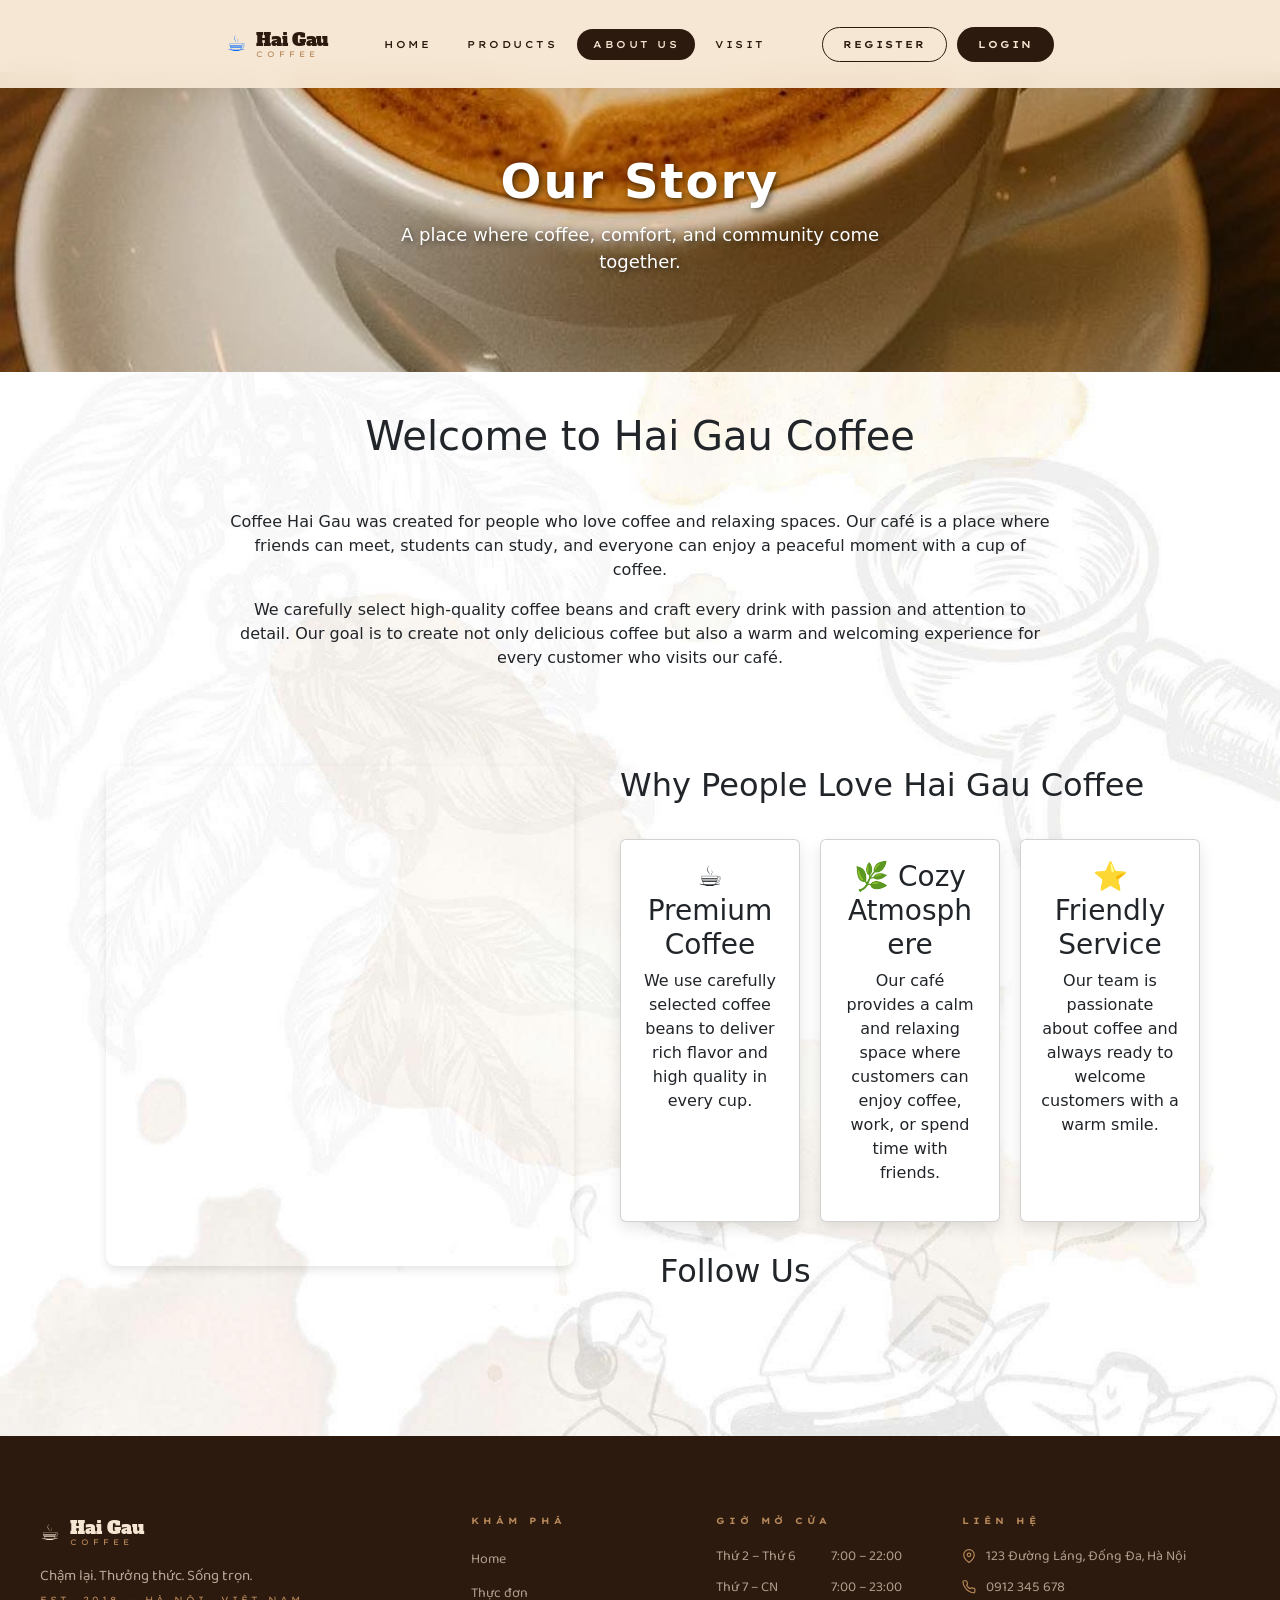
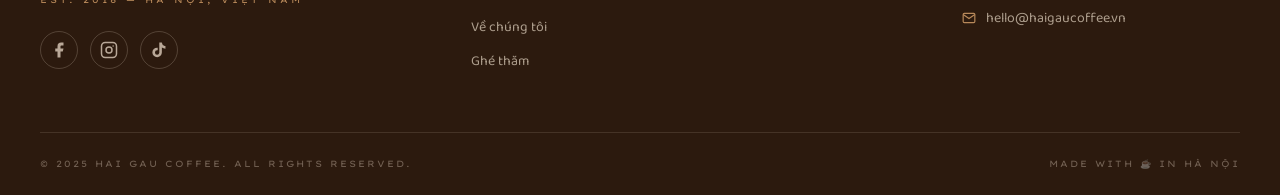
==== public/client/pages/about.html @ c134a58d "update" ====
<!DOCTYPE html>
<html>
<head>
    <meta charset="UTF-8">
    <title>About Us - Coffee Hài Gấu</title>

    <link rel="stylesheet" href="../css/aboutUs.css">

    <link href="https://cdn.jsdelivr.net/npm/bootstrap@5.3.2/dist/css/bootstrap.min.css" rel="stylesheet">
    <link rel="preconnect" href="https://fonts.googleapis.com">
    <link rel="preconnect" href="https://fonts.gstatic.com" crossorigin>
    <link href="https://fonts.googleapis.com/css2?family=Alfa+Slab+One&display=swap" rel="stylesheet">
    <link href="https://fonts.googleapis.com/css2?family=Alfa+Slab+One&family=Lexend+Giga:wght@100..900&display=swap" rel="stylesheet">
    <link href="https://fonts.googleapis.com/css2?family=Baloo+2:wght@400;500;600;700&display=swap" rel="stylesheet">
    <link rel="stylesheet" href="../component/component.css">

</head>

<body>


<div id="navbar-placeholder"></div>

<!-- Banner -->
<section class="hero" data-aos="fade-up" data-aos-duration="800">

    <h2 class="ourStory">Our Story</h2>
    <p>A place where coffee, comfort, and community come together.</p>

</section>

<section class="abc">
    <!-- About Content -->
    <section class="content" data-aos="fade-up">

        <h2 class="fs-1 welcome">Welcome to Hai Gau Coffee</h2>

        <p>
            Coffee Hai Gau was created for people who love coffee and relaxing spaces.
            Our café is a place where friends can meet, students can study,
            and everyone can enjoy a peaceful moment with a cup of coffee.
        </p>

        <p>
            We carefully select high-quality coffee beans and craft every drink
            with passion and attention to detail. Our goal is to create not only
            delicious coffee but also a warm and welcoming experience
            for every customer who visits our café.
        </p>

    </section>


    <!-- Image + Features -->
    <section class="about-features">

        <div class="about-left" data-aos="fade-right">
            <video autoplay muted loop>
                <source src="../image/aboutImages/aboutUs.mp4" type="video/mp4">
            </video></div>

        <div class="about-right" data-aos="fade-left">

            <h2>Why People Love Hai Gau Coffee</h2>

            <div class="feature-cards">

                <div class="card" data-aos="fade-up" data-aos-delay="100">
                    <h3>☕ Premium Coffee</h3>
                    <p>
                        We use carefully selected coffee beans to deliver rich flavor
                        and high quality in every cup.
                    </p>
                </div>

                <div class="card" data-aos="fade-up" data-aos-delay="200">
                    <h3>🌿 Cozy Atmosphere</h3>
                    <p>
                        Our café provides a calm and relaxing space where customers
                        can enjoy coffee, work, or spend time with friends.
                    </p>
                </div>

                <div class="card" data-aos="fade-up" data-aos-delay="300">
                    <h3>⭐ Friendly Service</h3>
                    <p>
                        Our team is passionate about coffee and always ready to
                        welcome customers with a warm smile.
                    </p>
                </div>

            </div>


            <div class="follow-section">

                <h2>Follow Us</h2>

                <div class="social-icons">
                    <a href="https://www.facebook.com/" target="_blank">
                        <i class="fab fa-facebook"></i>
                    </a>

                    <a href="https://www.instagram.com/" target="_blank">
                        <i class="fab fa-instagram"></i>
                    </a>

                    <a href="https://www.tiktok.com/" target="_blank">
                        <i class="fab fa-tiktok"></i>
                    </a>
                </div>

            </div>

        </div>

    </section>

</section>

<div id="footer-placeholder"></div>

<script src="https://unpkg.com/aos@2.3.4/dist/aos.js"></script>

<script>
    AOS.init({
    duration: 1000,
    once: true
    });
</script>
<script src="../component/component.js"></script>

</body>
</html>
---- public/client/css/aboutUs.css ----
body{
font-family: Arial;
margin:0;
background:#f5f5f5;
line-height:1.6;
}

/* HERO BANNER (About Us) */
.hero{
background:url("../image/aboutImages/capuchino.jpg");
background-size:cover;
background-position:center;

height:300px;

display:flex;
flex-direction:column;
justify-content:center;
align-items:center;

color:white;
text-align:center;

padding:0 20px;
}

.hero h2{
font-size:48px;
font-weight:bold;
margin-bottom:10px;
letter-spacing:2px;
}

.hero p{
font-size:18px;
max-width:500px;
}

.hero h2,
.hero p{
text-shadow:2px 2px 6px rgba(0,0,0,0.6);
}

/* ABOUT CONTENT */

.content{
padding:40px;
text-align:center;
max-width:900px;
margin:auto;
}

.ourStory{
margin-bottom:100px;
}

.welcome{
margin-bottom:50px;
}

/* ABOUT FEATURES LAYOUT */

.about-features{
display:flex;
align-items:flex-start;
justify-content:center;
gap:20px;
padding:40px 80px;
}

/* VIDEO */

.about-left{
display:flex;
justify-content:center;
}

.about-left video{
width:90%;
height:500px;
object-fit:cover;
border-radius:10px;
box-shadow:0 4px 10px rgba(0,0,0,0.1);
}

/* RIGHT CONTENT */

.about-right{
max-width:700px;
}

/* FEATURE CARDS */

.feature-cards{
display:flex;
gap:20px;
margin-top:20px;
}

.card{
background:white;
padding:20px;
width:180px;
border-radius:12px;
box-shadow:0 6px 15px rgba(0,0,0,0.1);
text-align:center;
transition:0.3s;
margin-top:15px;
}

.card:hover{
transform:translateY(-5px);
background:#6b4f4f;
color:white;
}

/* FOLLOW SECTION */

.follow-section{
margin-left:40px;
margin-top:30px;
}

/* SOCIAL ICONS */

.social-icons{
margin-top:20px;
}

.social-icons a{
font-size:30px;
margin:10px;
color:#3b2a24;
text-decoration:none;
transition:0.3s;
}

.social-icons a:hover{
color:#c59d5f;
}

/* CONTACT PAGE */

.contact-section{
padding:50px 8%;
background-image:url("../image/aboutImages/anh3.jpg");
background-size:cover;
background-position:center;
min-height:100vh;
}

.contact-title{
text-align:center;
font-size:32px;
margin-bottom:40px;
color:#b22222;
}

.contact-container{
display:flex;
gap:40px;
align-items:flex-start;
}

/* CONTACT INFO CARD */

.contact-info{
width:35%;
background:white;
padding:30px;
border-radius:12px;
box-shadow:0 6px 15px rgba(0,0,0,0.1);
}

.contact-info h3{
color:#b22222;
margin-bottom:20px;
}

.contact-info p{
margin:15px 0;
}

.contact-info i{
color:#b22222;
margin-right:10px;
}

/* MAP */

.map{
width:65%;
}

.map iframe{
width:100%;
height:450px;
border-radius:10px;
}

/* BACKGROUND SECTION */

.abc{
background:url("../image/aboutImages/anh3.jpg");
background-size:cover;
background-position:center;
padding-bottom:40px;
}
---- public/client/component/component.css ----
.navbar {
    position: fixed;
    top: 0; left: 0;
    width: 100%;
    z-index: 1000;
    transition: background 0.4s ease, box-shadow 0.4s ease;

}

/* ── Transparent (mặc định, đè lên ảnh) ── */
.navbar:not(.scrolled) .navbar-logo .logo-text { color: #ffffff; }
.navbar:not(.scrolled) .navbar-logo .logo-text em { color: rgba(255,255,255,0.6); }
.navbar:not(.scrolled) .nav-link { color: rgba(255,255,255,0.85); }
.navbar:not(.scrolled) .nav-link:hover,
.navbar:not(.scrolled) .nav-link.active {
    background: rgba(255,255,255,0.2);
    color: #ffffff;
}
.navbar:not(.scrolled) .btn-register {
    color: #ffffff;
    border-color: rgba(255,255,255,0.6);
}
.navbar:not(.scrolled) .btn-register:hover {
    background: rgba(255,255,255,0.2);
    color: #ffffff;
}
.navbar:not(.scrolled) .btn-login {
    background: rgba(255,255,255,0.15);
    color: #ffffff;
    backdrop-filter: blur(8px);
}
.navbar:not(.scrolled) .btn-login:hover {
    background: rgba(255,255,255,0.3);
}
.navbar:not(.scrolled) .navbar-toggle span { background: #ffffff; }

/* ── Scrolled (có nền) ── */
.navbar.scrolled {
    background: rgba(245, 230, 211, 0.96);
    backdrop-filter: blur(12px);
    box-shadow: 0 2px 30px rgba(44, 26, 14, 0.10);
}
.navbar.scrolled .navbar-logo .logo-text { color: #2c1a0e; }
.navbar.scrolled .navbar-logo .logo-text em { color: #b8895a; }
.navbar.scrolled .nav-link { color: #2c1a0e; }
.navbar.scrolled .nav-link:hover,
.navbar.scrolled .nav-link.active { background: #2c1a0e; color: #f5e6d3; }
.navbar.scrolled .btn-register { color: #2c1a0e; border-color: #2c1a0e; }
.navbar.scrolled .btn-register:hover { background: #2c1a0e; color: #f5e6d3; }
.navbar.scrolled .btn-login { background: #2c1a0e; color: #f5e6d3; }
.navbar.scrolled .btn-login:hover { background: #b8895a; }
.navbar.scrolled .navbar-toggle span { background: #2c1a0e; }

.navbar-inner {
    max-width: 1280px;
    margin: 0 auto;
    padding: 0 40px;
    height: 72px;
    display: flex;
    align-items: center;
    gap: 40px;
}

/* --- Logo --- */
.navbar-logo {
    display: flex; align-items: center; gap: 10px;
    text-decoration: none; flex-shrink: 0;
}
.navbar-logo .logo-icon { font-size: 22px; line-height: 1; }
.navbar-logo .logo-text {
    font-family: 'Alfa Slab One', serif;
    font-size: 18px; line-height: 1.1; letter-spacing: -0.3px;
    transition: color 0.4s ease;
}
.navbar-logo .logo-text em {
    display: block; font-style: normal;
    font-family: 'Lexend Giga', sans-serif;
    font-size: 8px; font-weight: 400; letter-spacing: 4px;
    text-transform: uppercase; transition: color 0.4s ease;
}

/* --- Nav links --- */
.navbar-links {
    display: flex; 
    align-items: center; 
    gap: 4px;
    list-style: none; 
    margin: 0 ; padding: 0;
}
.nav-link {
    font-family: 'Lexend Giga', sans-serif;
    font-size: 10px; font-weight: 500;
    letter-spacing: 2.5px; text-transform: uppercase;
    text-decoration: none; padding: 8px 16px; border-radius: 50px;
    transition: background 0.25s ease, color 0.25s ease;
}

/* --- Auth buttons --- */
.navbar-auth { display: flex; align-items: center; gap: 10px; flex-shrink: 0; }
.btn-register {
    font-family: 'Lexend Giga', sans-serif;
    font-size: 10px; font-weight: 600; letter-spacing: 2px;
    text-transform: uppercase; text-decoration: none;
    padding: 9px 20px; border-radius: 50px; border: 1.5px solid;
    transition: background 0.25s ease, color 0.25s ease, border-color 0.25s ease;
}
.btn-login {
    font-family: 'Lexend Giga', sans-serif;
    font-size: 10px; font-weight: 600; letter-spacing: 2px;
    text-transform: uppercase; text-decoration: none;
    padding: 9px 20px; border-radius: 50px; border: 1.5px solid transparent;
    transition: background 0.25s ease, color 0.25s ease;
}

/* --- Hamburger --- */
.navbar-toggle {
    display: none; flex-direction: column; justify-content: center;
    gap: 5px; background: none; border: none; cursor: pointer;
    padding: 6px; margin-left: auto;
}
.navbar-toggle span {
    display: block; width: 24px; height: 2px; border-radius: 2px;
    transition: transform 0.3s ease, opacity 0.3s ease, background 0.4s ease;
}
.navbar-toggle.open span:nth-child(1) { transform: translateY(7px) rotate(45deg); }
.navbar-toggle.open span:nth-child(2) { opacity: 0; }
.navbar-toggle.open span:nth-child(3) { transform: translateY(-7px) rotate(-45deg); }

/* --- Mobile menu --- */
.navbar-mobile {
    display: none; flex-direction: column;
    background: rgba(245, 230, 211, 0.98);
    backdrop-filter: blur(16px);
    padding: 20px 40px 30px;
    border-top: 1px solid rgba(44,26,14,0.08);
    max-height: 0; overflow: hidden;
    transition: max-height 0.4s ease;
}
.navbar-mobile.open { max-height: 400px; }
.navbar-mobile ul {
    list-style: none; margin: 0 0 20px; padding: 0;
    display: flex; flex-direction: column; gap: 4px;
}
.navbar-mobile .nav-link { color: #2c1a0e; }
.navbar-mobile .nav-link:hover { background: #2c1a0e; color: #f5e6d3; }
.mobile-auth { display: flex; gap: 10px; }
.mobile-auth .btn-register { color: #2c1a0e; border-color: #2c1a0e; }
.mobile-auth .btn-login { background: #2c1a0e; color: #f5e6d3; }

/* ====================================================
   FOOTER
   ==================================================== */
.site-footer {
    background: #2c1a0e; color: #f5e6d3; padding: 80px 40px 0;
}
.footer-inner {
    max-width: 1280px; margin: 0 auto;
    display: grid; grid-template-columns: 2fr 1fr 1fr 1.5fr;
    gap: 60px; padding-bottom: 60px;
    border-bottom: 1px solid rgba(245,230,211,0.12);
}
.footer-logo { display: flex; align-items: center; gap: 10px; margin-bottom: 16px; }
.footer-logo .logo-icon { font-size: 22px; }
.footer-logo .logo-text {
    font-family: 'Alfa Slab One', serif; font-size: 18px;
    color: #f5e6d3; line-height: 1.1;
}
.footer-logo .logo-text em {
    display: block; font-style: normal;
    font-family: 'Lexend Giga', sans-serif;
    font-size: 8px; font-weight: 400; letter-spacing: 4px;
    color: #b8895a; text-transform: uppercase;
}
.footer-tagline {
    font-family: 'Baloo 2', sans-serif; font-size: 15px;
    color: rgba(245,230,211,0.7); margin: 0 0 6px; line-height: 1.5;
}
.footer-est {
    font-family: 'Lexend Giga', sans-serif; font-size: 9px;
    font-weight: 400; letter-spacing: 3px; color: #b8895a;
    text-transform: uppercase; margin: 0 0 24px;
}
.footer-socials { display: flex; gap: 12px; }
.footer-socials a {
    display: flex; align-items: center; justify-content: center;
    width: 38px; height: 38px; border-radius: 50%;
    border: 1px solid rgba(245,230,211,0.2);
    color: rgba(245,230,211,0.7); text-decoration: none;
    transition: border-color 0.25s ease, color 0.25s ease, background 0.25s ease;
}
.footer-socials a:hover { border-color: #b8895a; color: #b8895a; background: rgba(184,137,90,0.1); }
.footer-heading {
    font-family: 'Lexend Giga', sans-serif; font-size: 9px;
    font-weight: 700; letter-spacing: 4px; color: #b8895a;
    text-transform: uppercase; margin: 0 0 20px;
}
.footer-col ul {
    list-style: none; margin: 0; padding: 0;
    display: flex; flex-direction: column; gap: 10px;
}
.footer-col ul li a {
    font-family: 'Baloo 2', sans-serif; font-size: 14px;
    color: rgba(245,230,211,0.65); text-decoration: none;
    transition: color 0.25s ease;
}
.footer-col ul li a:hover { color: #f5e6d3; }
.footer-hours li {
    display: flex; justify-content: space-between; gap: 16px;
    font-family: 'Baloo 2', sans-serif; font-size: 14px;
    color: rgba(245,230,211,0.65);
}
.footer-contact li {
    display: flex; align-items: flex-start; gap: 10px;
    font-family: 'Baloo 2', sans-serif; font-size: 14px;
    color: rgba(245,230,211,0.65); line-height: 1.5;
}
.footer-contact li svg { flex-shrink: 0; margin-top: 3px; color: #b8895a; }
.footer-bottom {
    max-width: 1280px; margin: 0 auto; padding: 24px 0;
    display: flex; justify-content: space-between; align-items: center;
}
.footer-bottom p {
    font-family: 'Lexend Giga', sans-serif; font-size: 9px;
    letter-spacing: 2px; color: rgba(245,230,211,0.35);
    margin: 0; text-transform: uppercase;
}

/* ====================================================
   RESPONSIVE
   ==================================================== */
@media (max-width: 900px) {
    .navbar-links, .navbar-auth { display: none; }
    .navbar-toggle { display: flex; }
    .navbar-mobile { display: flex; }
    .footer-inner { grid-template-columns: 1fr 1fr; gap: 40px; }
    .footer-brand { grid-column: 1 / -1; }
}
@media (max-width: 560px) {
    .footer-inner { grid-template-columns: 1fr; }
    .footer-bottom { flex-direction: column; gap: 8px; text-align: center; }
    .navbar-inner { padding: 0 20px; }
    .navbar-mobile { padding: 20px 20px 28px; }
}
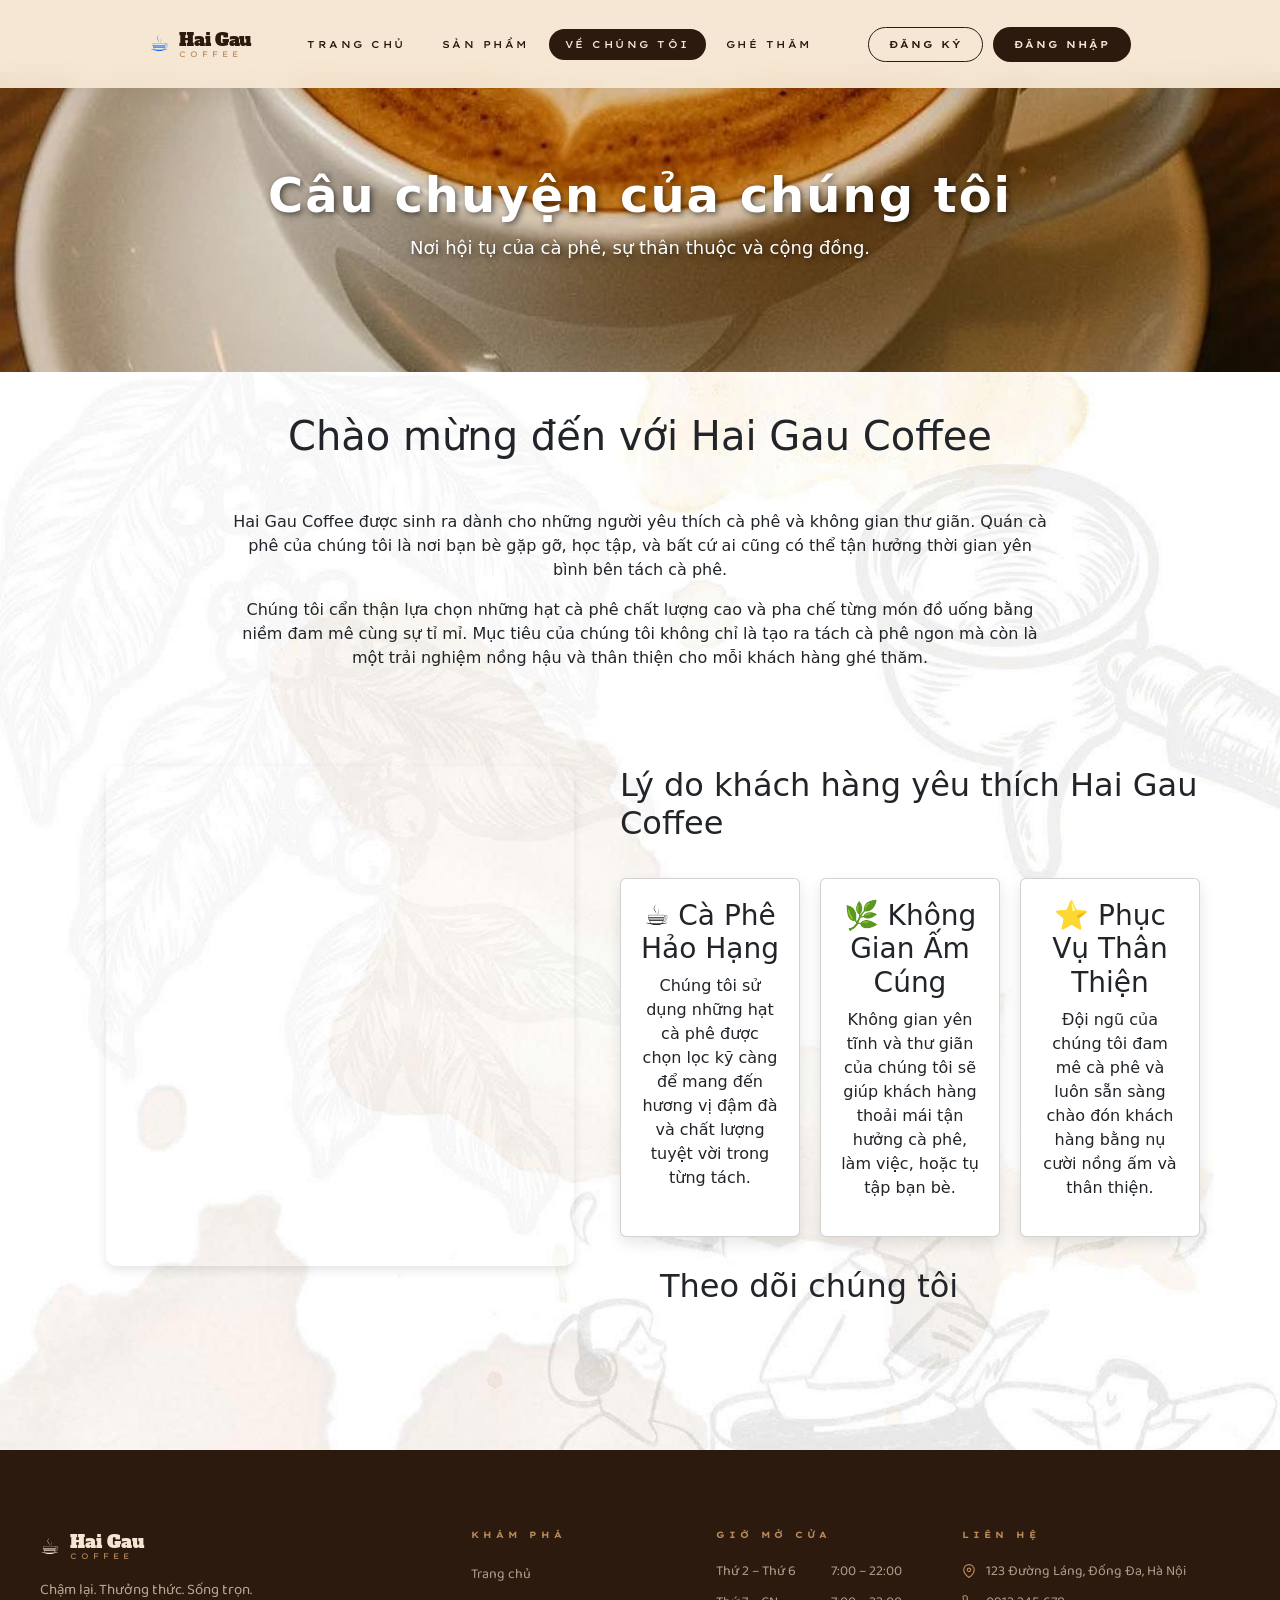
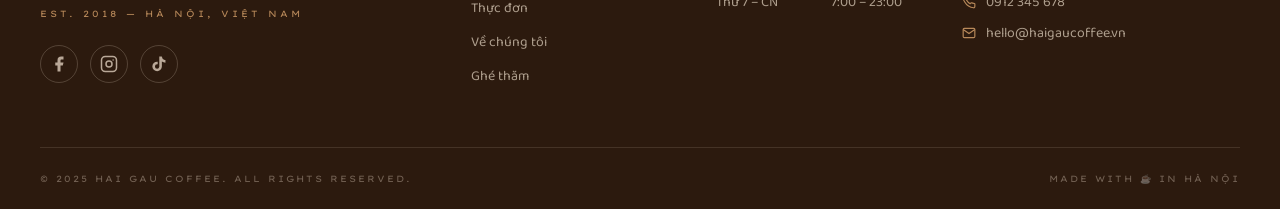
==== commit 3d9dfac7: "4_6" ====
--- a/public/client/pages/about.html
+++ b/public/client/pages/about.html
@@ -2,7 +2,7 @@
 <html>
 <head>
     <meta charset="UTF-8">
-    <title>About Us - Coffee Hài Gấu</title>
+    <title>Về chúng tôi - Hai Gau Coffee</title>
 
     <link rel="stylesheet" href="../css/aboutUs.css">
 
@@ -24,8 +24,8 @@
 <!-- Banner -->
 <section class="hero" data-aos="fade-up" data-aos-duration="800">
 
-    <h2 class="ourStory">Our Story</h2>
-    <p>A place where coffee, comfort, and community come together.</p>
+    <h2 class="ourStory">Câu chuyện của chúng tôi</h2>
+    <p>Nơi hội tụ của cà phê, sự thân thuộc và cộng đồng.</p>
 
 </section>
 
@@ -33,19 +33,19 @@
     <!-- About Content -->
     <section class="content" data-aos="fade-up">
 
-        <h2 class="fs-1 welcome">Welcome to Hai Gau Coffee</h2>
+        <h2 class="fs-1 welcome">Chào mừng đến với Hai Gau Coffee</h2>
 
         <p>
-            Coffee Hai Gau was created for people who love coffee and relaxing spaces.
-            Our café is a place where friends can meet, students can study,
-            and everyone can enjoy a peaceful moment with a cup of coffee.
+            Hai Gau Coffee được sinh ra dành cho những người yêu thích cà phê và không gian thư giãn.
+            Quán cà phê của chúng tôi là nơi bạn bè gặp gỡ, học tập,
+            và bất cứ ai cũng có thể tận hưởng thời gian yên bình bên tách cà phê.
         </p>
 
         <p>
-            We carefully select high-quality coffee beans and craft every drink
-            with passion and attention to detail. Our goal is to create not only
-            delicious coffee but also a warm and welcoming experience
-            for every customer who visits our café.
+            Chúng tôi cẩn thận lựa chọn những hạt cà phê chất lượng cao và pha chế từng món đồ uống
+            bằng niềm đam mê cùng sự tỉ mỉ. Mục tiêu của chúng tôi không chỉ là tạo ra
+            tách cà phê ngon mà còn là một trải nghiệm nồng hậu và thân thiện
+            cho mỗi khách hàng ghé thăm.
         </p>
 
     </section>
@@ -61,31 +61,31 @@
 
         <div class="about-right" data-aos="fade-left">
 
-            <h2>Why People Love Hai Gau Coffee</h2>
+            <h2>Lý do khách hàng yêu thích Hai Gau Coffee</h2>
 
             <div class="feature-cards">
 
                 <div class="card" data-aos="fade-up" data-aos-delay="100">
-                    <h3>☕ Premium Coffee</h3>
+                    <h3>☕ Cà Phê Hảo Hạng</h3>
                     <p>
-                        We use carefully selected coffee beans to deliver rich flavor
-                        and high quality in every cup.
+                        Chúng tôi sử dụng những hạt cà phê được chọn lọc kỹ càng để mang đến hương vị đậm đà
+                        và chất lượng tuyệt vời trong từng tách.
                     </p>
                 </div>
 
                 <div class="card" data-aos="fade-up" data-aos-delay="200">
-                    <h3>🌿 Cozy Atmosphere</h3>
+                    <h3>🌿 Không Gian Ấm Cúng</h3>
                     <p>
-                        Our café provides a calm and relaxing space where customers
-                        can enjoy coffee, work, or spend time with friends.
+                        Không gian yên tĩnh và thư giãn của chúng tôi sẽ giúp khách hàng
+                        thoải mái tận hưởng cà phê, làm việc, hoặc tụ tập bạn bè.
                     </p>
                 </div>
 
                 <div class="card" data-aos="fade-up" data-aos-delay="300">
-                    <h3>⭐ Friendly Service</h3>
+                    <h3>⭐ Phục Vụ Thân Thiện</h3>
                     <p>
-                        Our team is passionate about coffee and always ready to
-                        welcome customers with a warm smile.
+                        Đội ngũ của chúng tôi đam mê cà phê và luôn sẵn sàng
+                        chào đón khách hàng bằng nụ cười nồng ấm và thân thiện.
                     </p>
                 </div>
 
@@ -94,7 +94,7 @@
 
             <div class="follow-section">
 
-                <h2>Follow Us</h2>
+                <h2>Theo dõi chúng tôi</h2>
 
                 <div class="social-icons">
                     <a href="https://www.facebook.com/" target="_blank">
